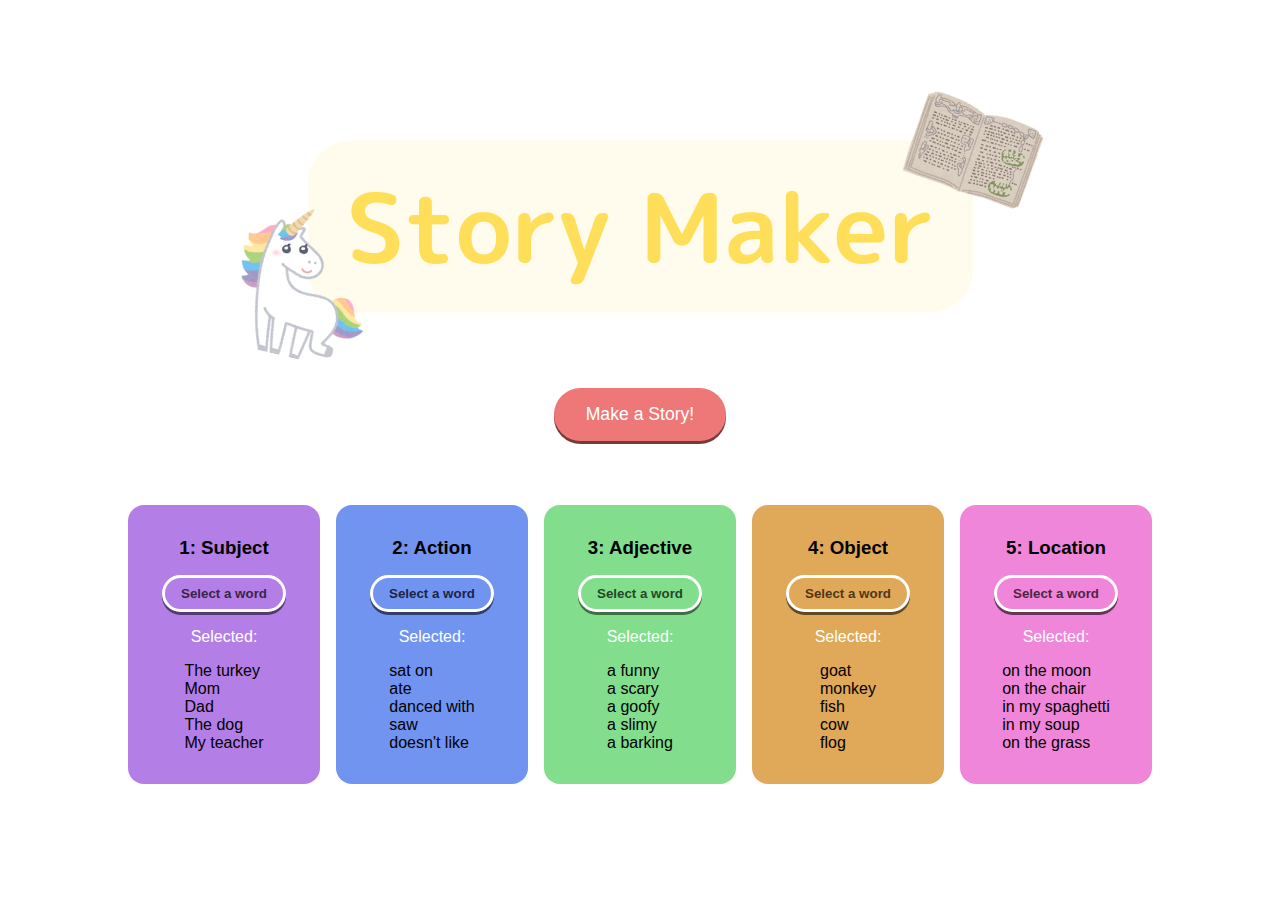
==== Assignment1/index.html @ 39694ee2 "added styles and the modal to show the story user created" ====
<!DOCTYPE html>
<html lang="en">
  <head>
    <meta charset="UTF-8" />
    <meta name="viewport" content="width=device-width, initial-scale=1.0" />
    <title>Assignment 1 | Story Maker</title>
    <link href="./css/style.css" rel="stylesheet" />
    <script src="./js/script.js" defer></script>
  </head>
  <body>
    <section>
      <h1>Story Maker</h1>
      <div><img src="./img/title.png" alt="title image" /></div>
      <button id="showStoryBtn" class="modal-open js-modal-open">
        Make a Story!
      </button>
      <p>Please select one word from each category</p>
    </section>

    <section>
      <div>
        <div>
          <h3>1: Subject</h3>
          <button>Select a word</button>
          <p>Selected: <span></span></p>
          <ul>
            <li>The turkey</li>
            <li>Mom</li>
            <li>Dad</li>
            <li>The dog</li>
            <li>My teacher</li>
          </ul>
        </div>
        <div>
          <h3>2: Action</h3>
          <button>Select a word</button>
          <p>Selected: <span></span></p>
          <ul>
            <li>sat on</li>
            <li>ate</li>
            <li>danced with</li>
            <li>saw</li>
            <li>doesn't like</li>
          </ul>
        </div>
        <div>
          <h3>3: Adjective</h3>
          <button>Select a word</button>
          <p>Selected: <span></span></p>
          <ul>
            <li>a funny</li>
            <li>a scary</li>
            <li>a goofy</li>
            <li>a slimy</li>
            <li>a barking</li>
          </ul>
        </div>
        <div>
          <h3>4: Object</h3>
          <button>Select a word</button>
          <p>Selected: <span></span></p>
          <ul>
            <li>goat</li>
            <li>monkey</li>
            <li>fish</li>
            <li>cow</li>
            <li>flog</li>
          </ul>
        </div>
        <div>
          <h3>5: Location</h3>
          <button>Select a word</button>
          <p>Selected: <span></span></p>
          <ul>
            <li>on the moon</li>
            <li>on the chair</li>
            <li>in my spaghetti</li>
            <li>in my soup</li>
            <li>on the grass</li>
          </ul>
        </div>
      </div>
    </section>

    <!-- the modal to show the story users created -->
    <div class="modal js-modal">
      <div class="modal-container">
        <div id="closeModalBtn" class="modal-close">×</div>
        <div class="modal-content">
          <p id="story"></p>
        </div>
      </div>
    </div>

  </body>
</html>
---- Assignment1/css/style.css ----
/* common style */
* {
  margin: 0;
}

body {
  width: 80%;
  margin: 0 auto;
  padding: 2rem 0;
  font-family: sans-serif;
}
h1 {
  text-indent: 100%;
  white-space: nowrap;
  overflow: hidden;
}
ul {
  list-style: none;
  padding: 0;
}

button {
  cursor: pointer;
  border-radius: 2rem;
}

/* the first section */
section:nth-child(1) {
  text-align: center;
  margin-bottom: 3rem;
}
section:nth-child(1) button {
  color: #fff;
  font-size: 1.1em;
  padding: 1rem 2rem;
  margin-bottom: 1rem;
  border: 0;
  background-color: #ee7777;
  box-shadow: 0 3px #773a3a;
}
section:nth-child(1) p {
  display: none;
  color: #ff0000;
}
section:nth-child(1) p.error {
  display: block;
}

/* 
** the second section
 */
section:nth-child(2) > div {
  display: grid;
  grid-template-columns: repeat(5, 1fr);
  gap: 1rem;
}

/* category area */
section:nth-child(2) > div > div {
  display: flex;
  flex-direction: column;
  align-items: center;
  padding: 2rem 1rem;
}
section:nth-child(2) > div > div:nth-child(1) {
  border-radius: 1rem;
  background-color: #b47ee7;
}
section:nth-child(2) > div > div:nth-child(2) {
  border-radius: 1rem;
  background-color: #7294f1;
}
section:nth-child(2) > div > div:nth-child(3) {
  border-radius: 1rem;
  background-color: #82de8c;
}
section:nth-child(2) > div > div:nth-child(4) {
  border-radius: 1rem;
  background-color: #e0a859;
}
section:nth-child(2) > div > div:nth-child(5) {
  border-radius: 1rem;
  background-color: #f086d9;
}

/* button */
section:nth-child(2) > div > div button {
  border: 3px solid #fff;
  padding: 0.5rem 1rem;
  font-weight: 600;
  margin: 1rem 0;
}

section:nth-child(2) > div > div:nth-child(1) button {
  background-color: #b47ee7;
  box-shadow: 0 3px #553b6d;
  color: #382648;
}
section:nth-child(2) > div > div:nth-child(2) button {
  background-color: #7294f1;
  box-shadow: 0 3px #313f68;
  color: #1a2544;
}
section:nth-child(2) > div > div:nth-child(3) button {
  background-color: #82de8c;
  box-shadow: 0 3px #406f45;
  color: #214a25;
}
section:nth-child(2) > div > div:nth-child(4) button {
  background-color: #e0a859;
  box-shadow: 0 3px #614826;
  color: #503817;
}
section:nth-child(2) > div > div:nth-child(5) button {
  background-color: #f086d9;
  box-shadow: 0 3px #64375a;
  color: #4f2546;
}

section:nth-child(2) > div > div p {
  color: #fff;
  margin-bottom: 1rem;
}

/* modal and background layer */
.modal {
  position: fixed;
  top: 0;
  left: 0;
  width: 100%;
  height: 100%;
  text-align: center;
  background: rgba(0, 0, 0, 70%);
  padding: 40px 20px;
  overflow: auto;
  opacity: 0;
  visibility: hidden;
  transition: 0.3s;
  box-sizing: border-box;
}

.modal:before {
  content: '';
  display: inline-block;
  vertical-align: middle;
  height: 100%;
  margin-left: -0.2em;
}

/* for the modal that is open */
.modal.active {
  opacity: 1;
  visibility: visible;
}

.modal-container {
  position: relative;
  display: inline-block;
  vertical-align: middle;
  max-width: 80%;
  /* width: 90%; */
}

.modal-close {
  position: absolute;
  top: 10px;
  right: 20px;
  font-size: 2em;
  color: #fff;
  border-radius: 50%;
  cursor: pointer;
}

.modal-content {
  background: #fff;
  text-align: left;
  line-height: 1.8;
  padding: 3rem 4rem;
  border-radius: 2rem;
  background-color: #ee7777;
  color: #fff;
  font-size: 2em;
}
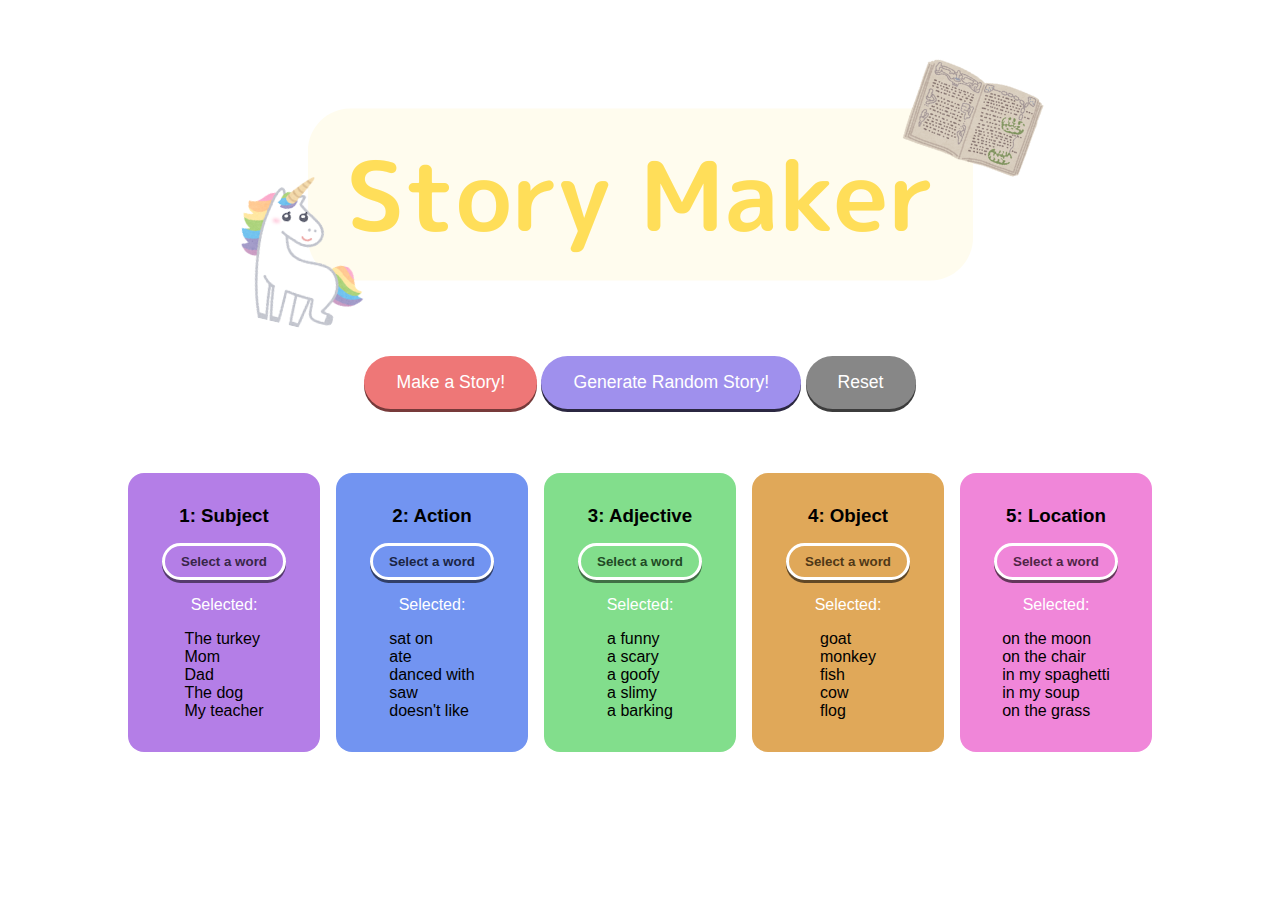
==== commit c3afdba9: "added random, reset buttons and their event functions" ====
--- a/Assignment1/index.html
+++ b/Assignment1/index.html
@@ -11,9 +11,9 @@
     <section>
       <h1>Story Maker</h1>
       <div><img src="./img/title.png" alt="title image" /></div>
-      <button id="showStoryBtn" class="modal-open js-modal-open">
-        Make a Story!
-      </button>
+      <button id="showStoryBtn" class="modal-open">Make a Story!</button>
+      <button id="randomBtn" class="modal-open">Generate Random Story!</button>
+      <button id="resetBtn">Reset</button>
       <p>Please select one word from each category</p>
     </section>
 
@@ -83,7 +83,7 @@
     </section>
 
     <!-- the modal to show the story users created -->
-    <div class="modal js-modal">
+    <div id="storyModal" class="modal">
       <div class="modal-container">
         <div id="closeModalBtn" class="modal-close">×</div>
         <div class="modal-content">
--- a/Assignment1/css/style.css
+++ b/Assignment1/css/style.css
@@ -6,7 +6,7 @@
 body {
   width: 80%;
   margin: 0 auto;
-  padding: 2rem 0;
+  padding: 0 0 2rem;
   font-family: sans-serif;
 }
 h1 {
@@ -29,15 +29,28 @@
   text-align: center;
   margin-bottom: 3rem;
 }
+/* button */
 section:nth-child(1) button {
   color: #fff;
   font-size: 1.1em;
   padding: 1rem 2rem;
   margin-bottom: 1rem;
   border: 0;
+}
+
+section:nth-child(1) button:nth-of-type(1) {
   background-color: #ee7777;
   box-shadow: 0 3px #773a3a;
 }
+section:nth-child(1) button:nth-of-type(2) {
+  background-color: #9f90ed;
+  box-shadow: 0 3px #2b2741;
+}
+section:nth-child(1) button:nth-of-type(3) {
+  background-color: #878787;
+  box-shadow: 0 3px #3c3c3c;
+}
+/* p tag showing an error */
 section:nth-child(1) p {
   display: none;
   color: #ff0000;
@@ -117,6 +130,7 @@
   color: #4f2546;
 }
 
+/* p tag showing selected words */
 section:nth-child(2) > div > div p {
   color: #fff;
   margin-bottom: 1rem;
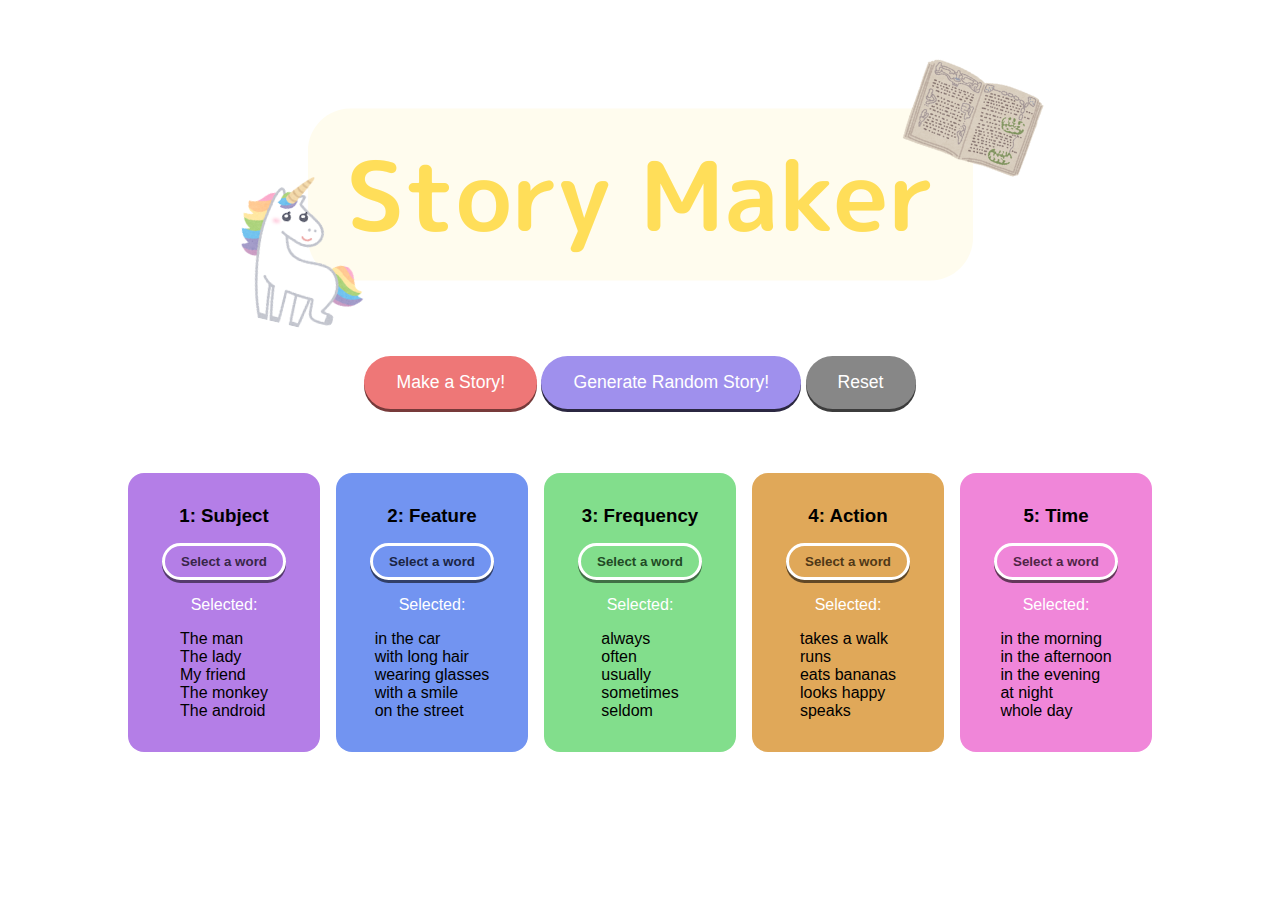
==== commit 600ee8fa: "changed words set user choose and added audio output to generateRandomStory function" ====
--- a/Assignment1/index.html
+++ b/Assignment1/index.html
@@ -24,59 +24,59 @@
           <button>Select a word</button>
           <p>Selected: <span></span></p>
           <ul>
-            <li>The turkey</li>
-            <li>Mom</li>
-            <li>Dad</li>
-            <li>The dog</li>
-            <li>My teacher</li>
+            <li>The man</li>
+            <li>The lady</li>
+            <li>My friend</li>
+            <li>The monkey</li>
+            <li>The android</li>
           </ul>
         </div>
         <div>
-          <h3>2: Action</h3>
+          <h3>2: Feature</h3>
           <button>Select a word</button>
           <p>Selected: <span></span></p>
           <ul>
-            <li>sat on</li>
-            <li>ate</li>
-            <li>danced with</li>
-            <li>saw</li>
-            <li>doesn't like</li>
+            <li>in the car</li>
+            <li>with long hair</li>
+            <li>wearing glasses</li>
+            <li>with a smile</li>
+            <li>on the street</li>
           </ul>
         </div>
         <div>
-          <h3>3: Adjective</h3>
+          <h3>3: Frequency</h3>
           <button>Select a word</button>
           <p>Selected: <span></span></p>
           <ul>
-            <li>a funny</li>
-            <li>a scary</li>
-            <li>a goofy</li>
-            <li>a slimy</li>
-            <li>a barking</li>
+            <li>always</li>
+            <li>often</li>
+            <li>usually</li>
+            <li>sometimes</li>
+            <li>seldom</li>
           </ul>
         </div>
         <div>
-          <h3>4: Object</h3>
+          <h3>4: Action</h3>
           <button>Select a word</button>
           <p>Selected: <span></span></p>
           <ul>
-            <li>goat</li>
-            <li>monkey</li>
-            <li>fish</li>
-            <li>cow</li>
-            <li>flog</li>
+            <li>takes a walk</li>
+            <li>runs</li>
+            <li>eats bananas</li>
+            <li>looks happy</li>
+            <li>speaks</li>
           </ul>
         </div>
         <div>
-          <h3>5: Location</h3>
+          <h3>5: Time</h3>
           <button>Select a word</button>
           <p>Selected: <span></span></p>
           <ul>
-            <li>on the moon</li>
-            <li>on the chair</li>
-            <li>in my spaghetti</li>
-            <li>in my soup</li>
-            <li>on the grass</li>
+            <li>in the morning</li>
+            <li>in the afternoon</li>
+            <li>in the evening</li>
+            <li>at night</li>
+            <li>whole day</li>
           </ul>
         </div>
       </div>
@@ -91,6 +91,5 @@
         </div>
       </div>
     </div>
-
   </body>
 </html>
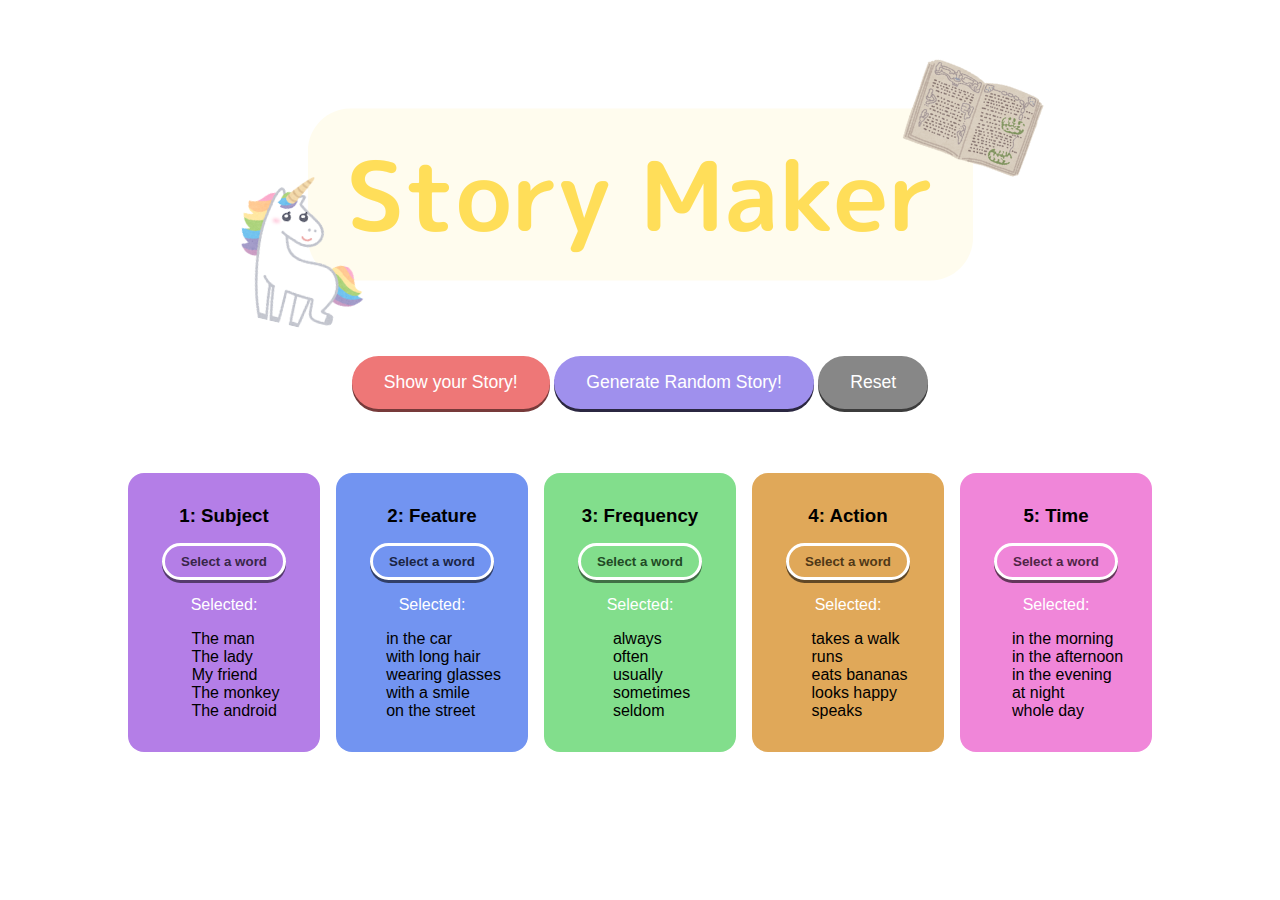
==== commit b045aa88: "Merge pull request #2 from yurika-s/feature_assgnment1" ====
--- a/Assignment1/index.html
+++ b/Assignment1/index.html
@@ -11,72 +11,73 @@
     <section>
       <h1>Story Maker</h1>
       <div><img src="./img/title.png" alt="title image" /></div>
-      <button id="showStoryBtn" class="modal-open">Make a Story!</button>
+      <button id="showStoryBtn" class="modal-open">Show your Story!</button>
       <button id="randomBtn" class="modal-open">Generate Random Story!</button>
       <button id="resetBtn">Reset</button>
       <p>Please select one word from each category</p>
     </section>
 
+    <!-- word selection area -->
     <section>
       <div>
         <div>
           <h3>1: Subject</h3>
           <button>Select a word</button>
-          <p>Selected: <span></span></p>
+          <p>Selected: <br /><span></span></p>
           <ul>
-            <li>The man</li>
-            <li>The lady</li>
-            <li>My friend</li>
-            <li>The monkey</li>
-            <li>The android</li>
+            <li><span>>> </span>The man</li>
+            <li><span>>> </span>The lady</li>
+            <li><span>>> </span>My friend</li>
+            <li><span>>> </span>The monkey</li>
+            <li><span>>> </span>The android</li>
           </ul>
         </div>
         <div>
           <h3>2: Feature</h3>
           <button>Select a word</button>
-          <p>Selected: <span></span></p>
+          <p>Selected: <br /><span></span></p>
           <ul>
-            <li>in the car</li>
-            <li>with long hair</li>
-            <li>wearing glasses</li>
-            <li>with a smile</li>
-            <li>on the street</li>
+            <li><span>>> </span>in the car</li>
+            <li><span>>> </span>with long hair</li>
+            <li><span>>> </span>wearing glasses</li>
+            <li><span>>> </span>with a smile</li>
+            <li><span>>> </span>on the street</li>
           </ul>
         </div>
         <div>
           <h3>3: Frequency</h3>
           <button>Select a word</button>
-          <p>Selected: <span></span></p>
+          <p>Selected: <br /><span></span></p>
           <ul>
-            <li>always</li>
-            <li>often</li>
-            <li>usually</li>
-            <li>sometimes</li>
-            <li>seldom</li>
+            <li><span>>> </span>always</li>
+            <li><span>>> </span>often</li>
+            <li><span>>> </span>usually</li>
+            <li><span>>> </span>sometimes</li>
+            <li><span>>> </span>seldom</li>
           </ul>
         </div>
         <div>
           <h3>4: Action</h3>
           <button>Select a word</button>
-          <p>Selected: <span></span></p>
+          <p>Selected: <br /><span></span></p>
           <ul>
-            <li>takes a walk</li>
-            <li>runs</li>
-            <li>eats bananas</li>
-            <li>looks happy</li>
-            <li>speaks</li>
+            <li><span>>> </span>takes a walk</li>
+            <li><span>>> </span>runs</li>
+            <li><span>>> </span>eats bananas</li>
+            <li><span>>> </span>looks happy</li>
+            <li><span>>> </span>speaks</li>
           </ul>
         </div>
         <div>
           <h3>5: Time</h3>
           <button>Select a word</button>
-          <p>Selected: <span></span></p>
+          <p>Selected: <br /><span></span></p>
           <ul>
-            <li>in the morning</li>
-            <li>in the afternoon</li>
-            <li>in the evening</li>
-            <li>at night</li>
-            <li>whole day</li>
+            <li><span>>> </span>in the morning</li>
+            <li><span>>> </span>in the afternoon</li>
+            <li><span>>> </span>in the evening</li>
+            <li><span>>> </span>at night</li>
+            <li><span>>> </span>whole day</li>
           </ul>
         </div>
       </div>
--- a/Assignment1/css/style.css
+++ b/Assignment1/css/style.css
@@ -130,10 +130,21 @@
   color: #4f2546;
 }
 
-/* p tag showing selected words */
+/* p and span tags showing current selected words */
 section:nth-child(2) > div > div p {
   color: #fff;
   margin-bottom: 1rem;
+}
+section:nth-child(2) > div > div p span {
+  text-decoration: underline;
+}
+
+/* arrows showing current selected words */
+section:nth-child(2) > div > div ul span {
+  visibility: hidden;
+}
+section:nth-child(2) > div > div ul span.selected {
+  visibility: visible;
 }
 
 /* modal and background layer */
